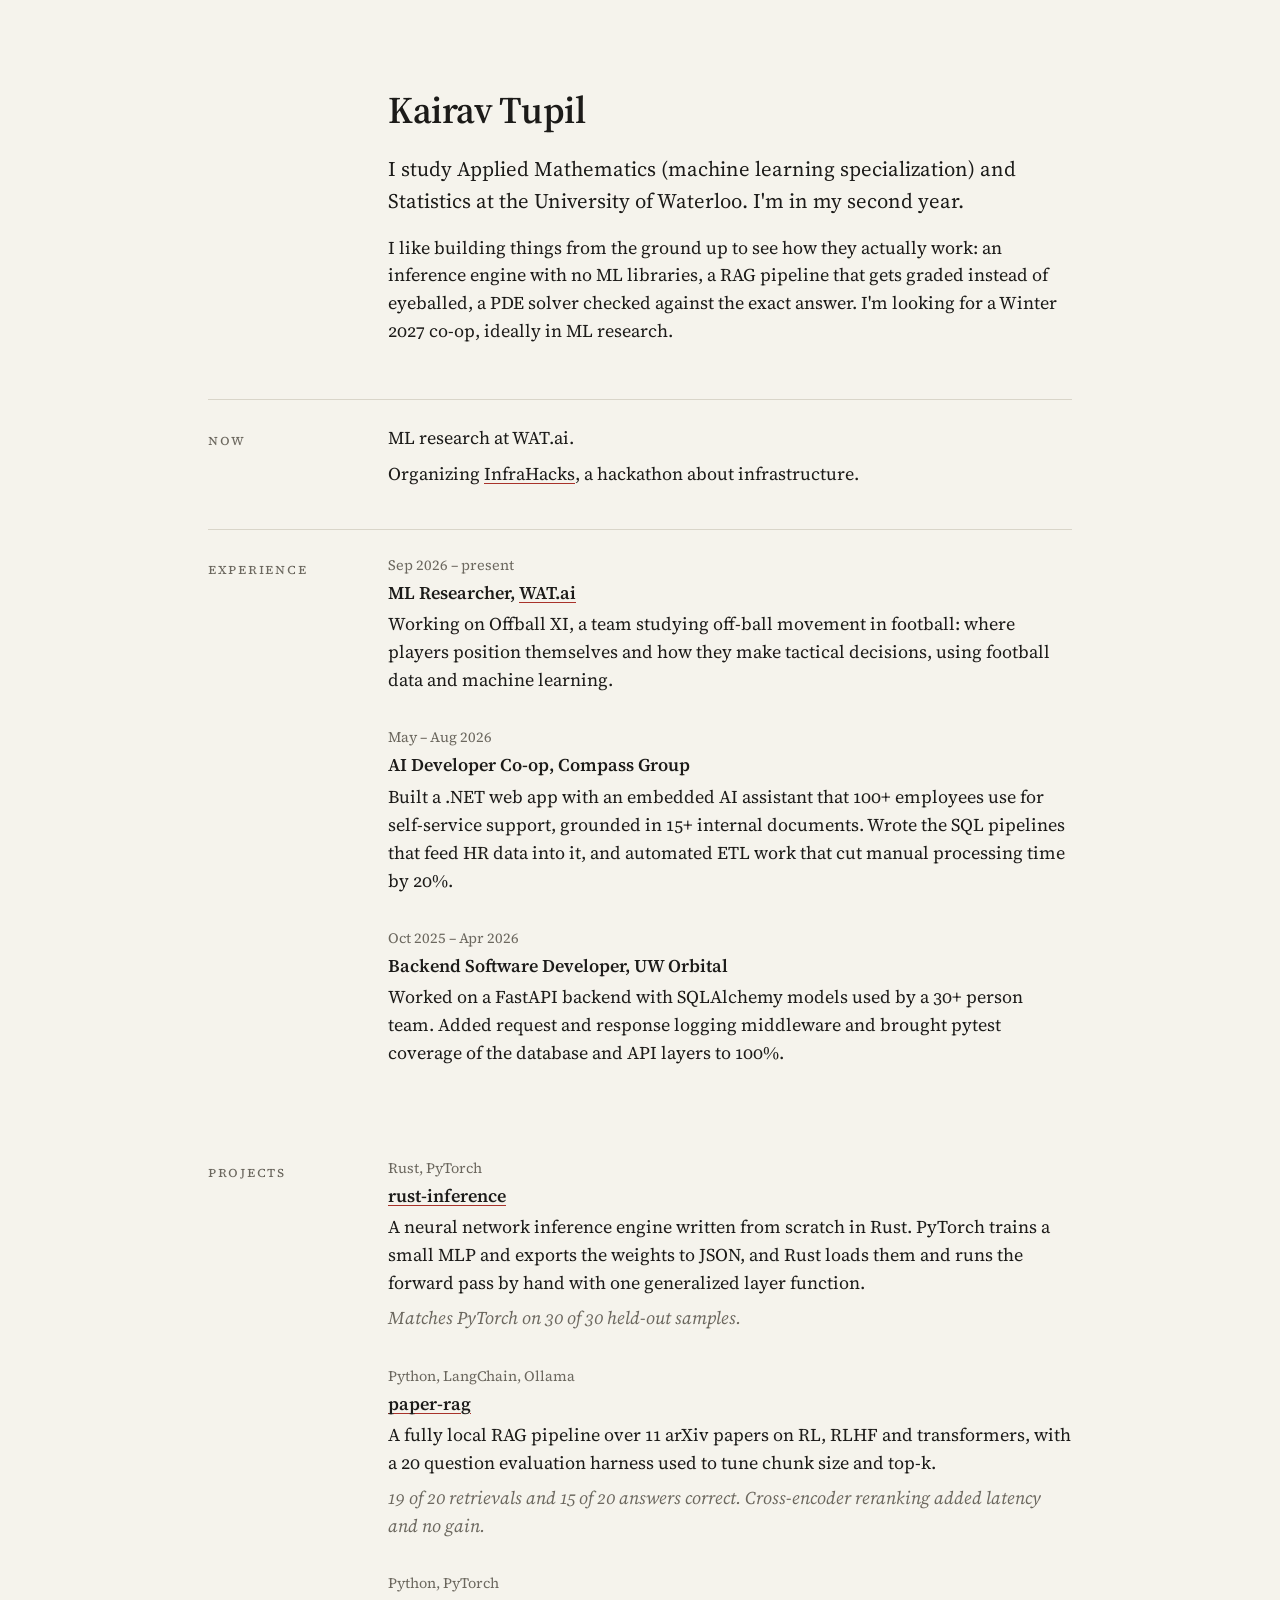
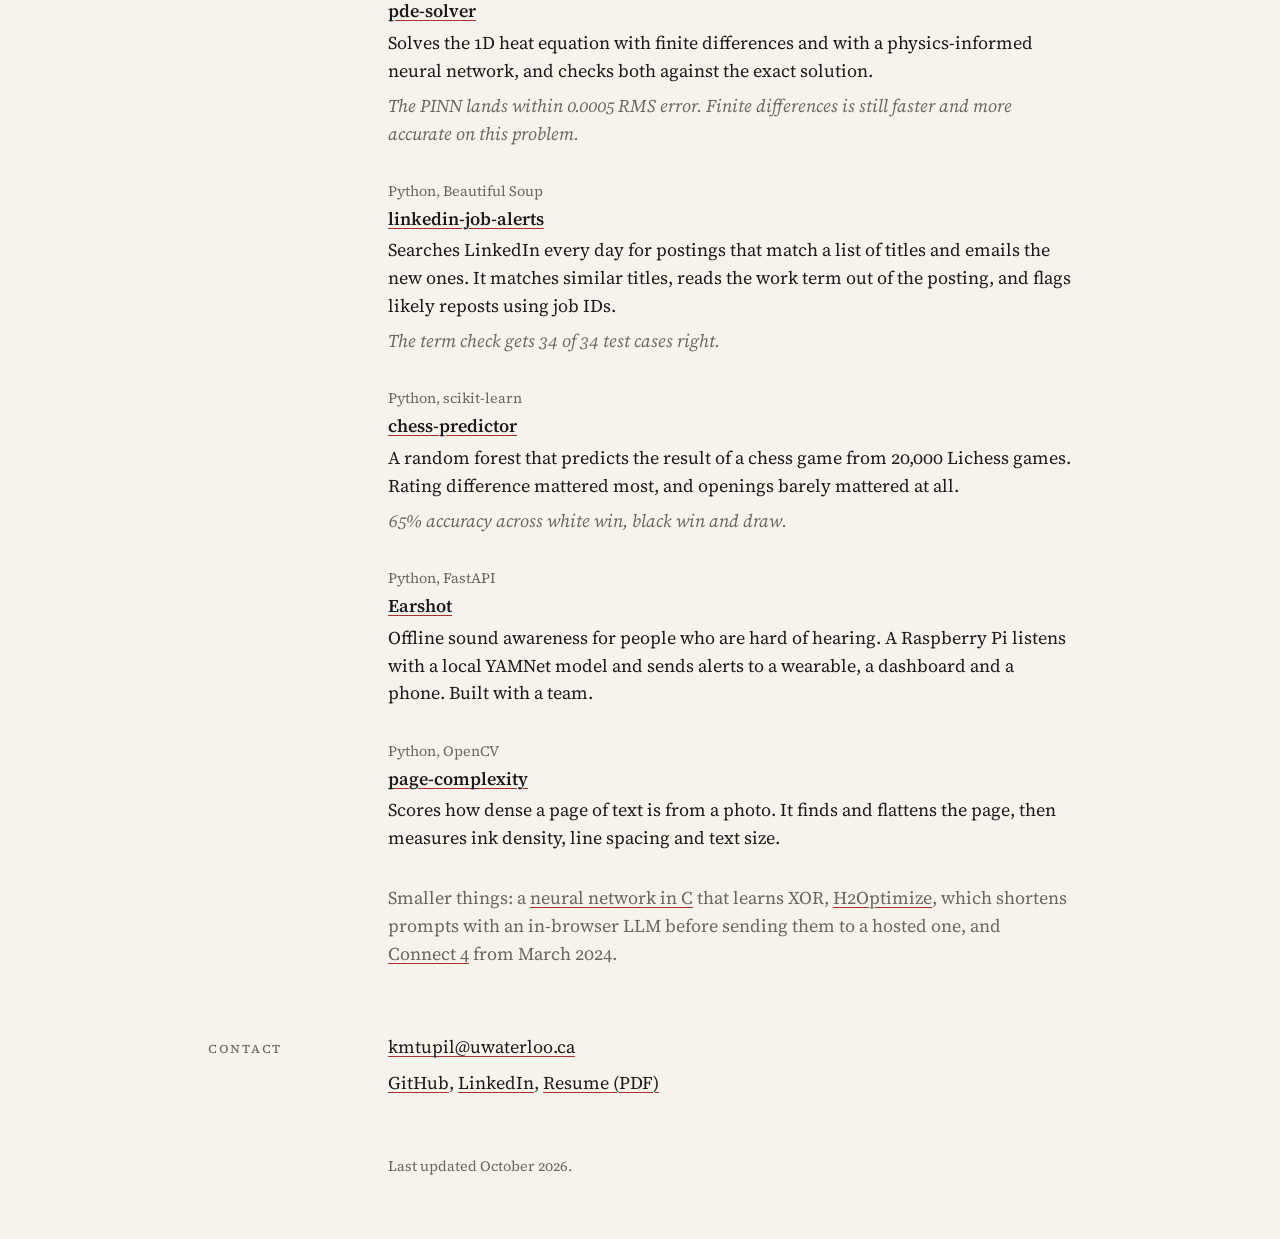
==== index.html @ 316b08fc "replace fade-ins with scroll-linked rules and sticky labels" ====
<!doctype html>
<html lang="en">
<head>
<meta charset="utf-8">
<meta name="viewport" content="width=device-width, initial-scale=1">
<title>Kairav Tupil</title>
<meta name="description" content="Kairav Tupil, Applied Mathematics and Statistics student at the University of Waterloo.">
<link rel="preconnect" href="https://fonts.googleapis.com">
<link rel="preconnect" href="https://fonts.gstatic.com" crossorigin>
<link href="https://fonts.googleapis.com/css2?family=Source+Serif+4:ital,opsz,wght@0,8..60,400;0,8..60,600;1,8..60,400&display=swap" rel="stylesheet">
<link rel="stylesheet" href="style.css">
<script>document.documentElement.classList.add("js");</script>
</head>
<body>

<main>

<header>
  <h1>Kairav Tupil</h1>
  <p class="lede">I study Applied Mathematics (machine learning specialization) and Statistics at the University of Waterloo. I'm in my second year.</p>
  <p>I like building things from the ground up to see how they actually work: an inference engine with no ML libraries, a RAG pipeline that gets graded instead of eyeballed, a PDE solver checked against the exact answer. I'm looking for a Winter 2027 co-op, ideally in ML research.</p>
</header>

<section>
  <h2>Now</h2>
  <ul class="plain">
    <li>ML research at WAT.ai.</li>
    <li>Organizing <a href="https://github.com/infrahacks2027">InfraHacks</a>, a hackathon about infrastructure.</li>
  </ul>
</section>

<section>
  <h2>Experience</h2>
  <div class="entry">
    <p class="when">Sep 2026 &ndash; present</p>
    <div>
      <h3>ML Researcher, <a href="https://github.com/Offball-XI-Wat-AI">WAT.ai</a></h3>
      <p>Working on Offball XI, a team studying off-ball movement in football: where players position themselves and how they make tactical decisions, using football data and machine learning.</p>
    </div>
  </div>
  <div class="entry">
    <p class="when">May &ndash; Aug 2026</p>
    <div>
      <h3>AI Developer Co-op, Compass Group</h3>
      <p>Built a .NET web app with an embedded AI assistant that 100+ employees use for self-service support, grounded in 15+ internal documents. Wrote the SQL pipelines that feed HR data into it, and automated ETL work that cut manual processing time by 20%.</p>
    </div>
  </div>
  <div class="entry">
    <p class="when">Oct 2025 &ndash; Apr 2026</p>
    <div>
      <h3>Backend Software Developer, UW Orbital</h3>
      <p>Worked on a FastAPI backend with SQLAlchemy models used by a 30+ person team. Added request and response logging middleware and brought pytest coverage of the database and API layers to 100%.</p>
    </div>
  </div>
</section>

<section>
  <h2>Projects</h2>

  <div class="entry">
    <p class="when">Rust, PyTorch</p>
    <div>
      <h3><a href="https://github.com/KairavT/rust-inference">rust-inference</a></h3>
      <p>A neural network inference engine written from scratch in Rust. PyTorch trains a small MLP and exports the weights to JSON, and Rust loads them and runs the forward pass by hand with one generalized layer function.</p>
      <p class="result">Matches PyTorch on 30 of 30 held-out samples.</p>
    </div>
  </div>

  <div class="entry">
    <p class="when">Python, LangChain, Ollama</p>
    <div>
      <h3><a href="https://github.com/KairavT/paper-rag">paper-rag</a></h3>
      <p>A fully local RAG pipeline over 11 arXiv papers on RL, RLHF and transformers, with a 20 question evaluation harness used to tune chunk size and top-k.</p>
      <p class="result">19 of 20 retrievals and 15 of 20 answers correct. Cross-encoder reranking added latency and no gain.</p>
    </div>
  </div>

  <div class="entry">
    <p class="when">Python, PyTorch</p>
    <div>
      <h3><a href="https://github.com/KairavT/pde-solver">pde-solver</a></h3>
      <p>Solves the 1D heat equation with finite differences and with a physics-informed neural network, and checks both against the exact solution.</p>
      <p class="result">The PINN lands within 0.0005 RMS error. Finite differences is still faster and more accurate on this problem.</p>
    </div>
  </div>

  <div class="entry">
    <p class="when">Python, Beautiful Soup</p>
    <div>
      <h3><a href="https://github.com/KairavT/linkedin-job-alerts">linkedin-job-alerts</a></h3>
      <p>Searches LinkedIn every day for postings that match a list of titles and emails the new ones. It matches similar titles, reads the work term out of the posting, and flags likely reposts using job IDs.</p>
      <p class="result">The term check gets 34 of 34 test cases right.</p>
    </div>
  </div>

  <div class="entry">
    <p class="when">Python, scikit-learn</p>
    <div>
      <h3><a href="https://github.com/KairavT/chess-predictor">chess-predictor</a></h3>
      <p>A random forest that predicts the result of a chess game from 20,000 Lichess games. Rating difference mattered most, and openings barely mattered at all.</p>
      <p class="result">65% accuracy across white win, black win and draw.</p>
    </div>
  </div>

  <div class="entry">
    <p class="when">Python, FastAPI</p>
    <div>
      <h3><a href="https://github.com/alexanderli07/earshot">Earshot</a></h3>
      <p>Offline sound awareness for people who are hard of hearing. A Raspberry Pi listens with a local YAMNet model and sends alerts to a wearable, a dashboard and a phone. Built with a team.</p>
    </div>
  </div>

  <div class="entry">
    <p class="when">Python, OpenCV</p>
    <div>
      <h3><a href="https://github.com/KairavT/page-complexity">page-complexity</a></h3>
      <p>Scores how dense a page of text is from a photo. It finds and flattens the page, then measures ink density, line spacing and text size.</p>
    </div>
  </div>

  <p class="also">Smaller things: a <a href="https://github.com/KairavT/C-Neural-Network">neural network in C</a> that learns XOR, <a href="https://github.com/KairavT/AI-Water-Tracker">H2Optimize</a>, which shortens prompts with an in-browser LLM before sending them to a hosted one, and <a href="https://github.com/KairavT/Connect4">Connect 4</a> from March 2024.</p>
</section>

<section>
  <h2>Contact</h2>
  <ul class="plain">
    <li><a href="mailto:kmtupil@uwaterloo.ca">kmtupil@uwaterloo.ca</a></li>
    <li><a href="https://github.com/KairavT">GitHub</a>, <a href="https://www.linkedin.com/in/kairav-tupil">LinkedIn</a>, <a href="resume.pdf">Resume (PDF)</a></li>
  </ul>
</section>

</main>

<footer>
  <p>Last updated October 2026.</p>
</footer>

<script src="scroll.js"></script>
</body>
</html>
---- style.css ----
:root {
  --paper: #f5f3ec;
  --ink: #1c1b19;
  --muted: #6b675e;
  --rule: #d9d5c9;
  --accent: #a8322a;
  --measure: 40rem;
}

@media (prefers-color-scheme: dark) {
  :root {
    --paper: #171614;
    --ink: #e6e2d8;
    --muted: #96918a;
    --rule: #34322e;
    --accent: #e07a6c;
  }
}

* { box-sizing: border-box; }

html {
  background: var(--paper);
  color: var(--ink);
  font-family: "Source Serif 4", Georgia, serif;
  font-size: 18px;
  line-height: 1.55;
  font-variant-numeric: oldstyle-nums proportional-nums;
  -webkit-text-size-adjust: 100%;
}

body { margin: 0; }

@media (max-width: 759px) {
  html { font-size: 17px; }
}

main, footer {
  max-width: calc(var(--measure) + 10rem);
  margin: 0 auto;
  padding: 0 1rem;
}

header { margin: 5rem 0 3rem; }

h1 {
  font-size: 2.1rem;
  font-weight: 600;
  letter-spacing: -0.01em;
  line-height: 1.1;
  margin: 0 0 1.2rem;
}

header p { max-width: var(--measure); margin: 0 0 0.9rem; }
header .lede { font-size: 1.15rem; }

a {
  color: inherit;
  text-decoration-line: underline;
  text-decoration-color: var(--accent);
  text-decoration-thickness: 1px;
  text-underline-offset: 0.18em;
}

a:hover { color: var(--accent); }

section {
  position: relative;
  padding: 1.4rem 0 1.8rem;
}

section::before {
  content: "";
  position: absolute;
  top: 0;
  left: 0;
  right: 0;
  height: 1px;
  background: var(--rule);
  transform-origin: left;
  transform: scaleX(var(--drawn, 1));
}

/* scroll.js sets --drawn from 0 to 1 as a section comes up the screen,
   so the rule above it is drawn by the scroll itself */
.js section { --drawn: 0; }

.js section.current > h2 { color: var(--ink); }

@media (prefers-reduced-motion: reduce) {
  .js section { --drawn: 1; }
}

h2 {
  font-size: 0.8rem;
  font-weight: 400;
  text-transform: lowercase;
  font-variant: small-caps;
  letter-spacing: 0.12em;
  color: var(--muted);
  margin: 0 0 1rem;
  transition: color 0.2s ease;
}

h3 {
  font-size: 1rem;
  font-weight: 600;
  margin: 0 0 0.2rem;
}

p { margin: 0 0 0.4rem; }

.entry { margin-bottom: 1.4rem; }
.entry > div { max-width: var(--measure); }

.when {
  font-size: 0.8rem;
  color: var(--muted);
  margin: 0 0 0.15rem;
  font-variant-numeric: lining-nums;
}

.result {
  font-style: italic;
  color: var(--muted);
}

.also { max-width: var(--measure); color: var(--muted); }

.plain {
  list-style: none;
  padding: 0;
  margin: 0;
  max-width: var(--measure);
}

.plain li { margin-bottom: 0.45rem; }

footer {
  font-size: 0.8rem;
  color: var(--muted);
  padding-top: 1rem;
  padding-bottom: 3rem;
}

/* wide screens: labels move into the left margin */

@media (min-width: 760px) {
  section {
    display: grid;
    grid-template-columns: 10rem 1fr;
    align-items: start;
  }

  /* the label follows you down its section */
  section > h2 {
    grid-column: 1;
    grid-row: 1 / span 20;
    margin: 0.25rem 0 0;
    position: sticky;
    top: 1.5rem;
  }
  section > :not(h2) { grid-column: 2; }

  header, footer p { margin-left: 10rem; }
}
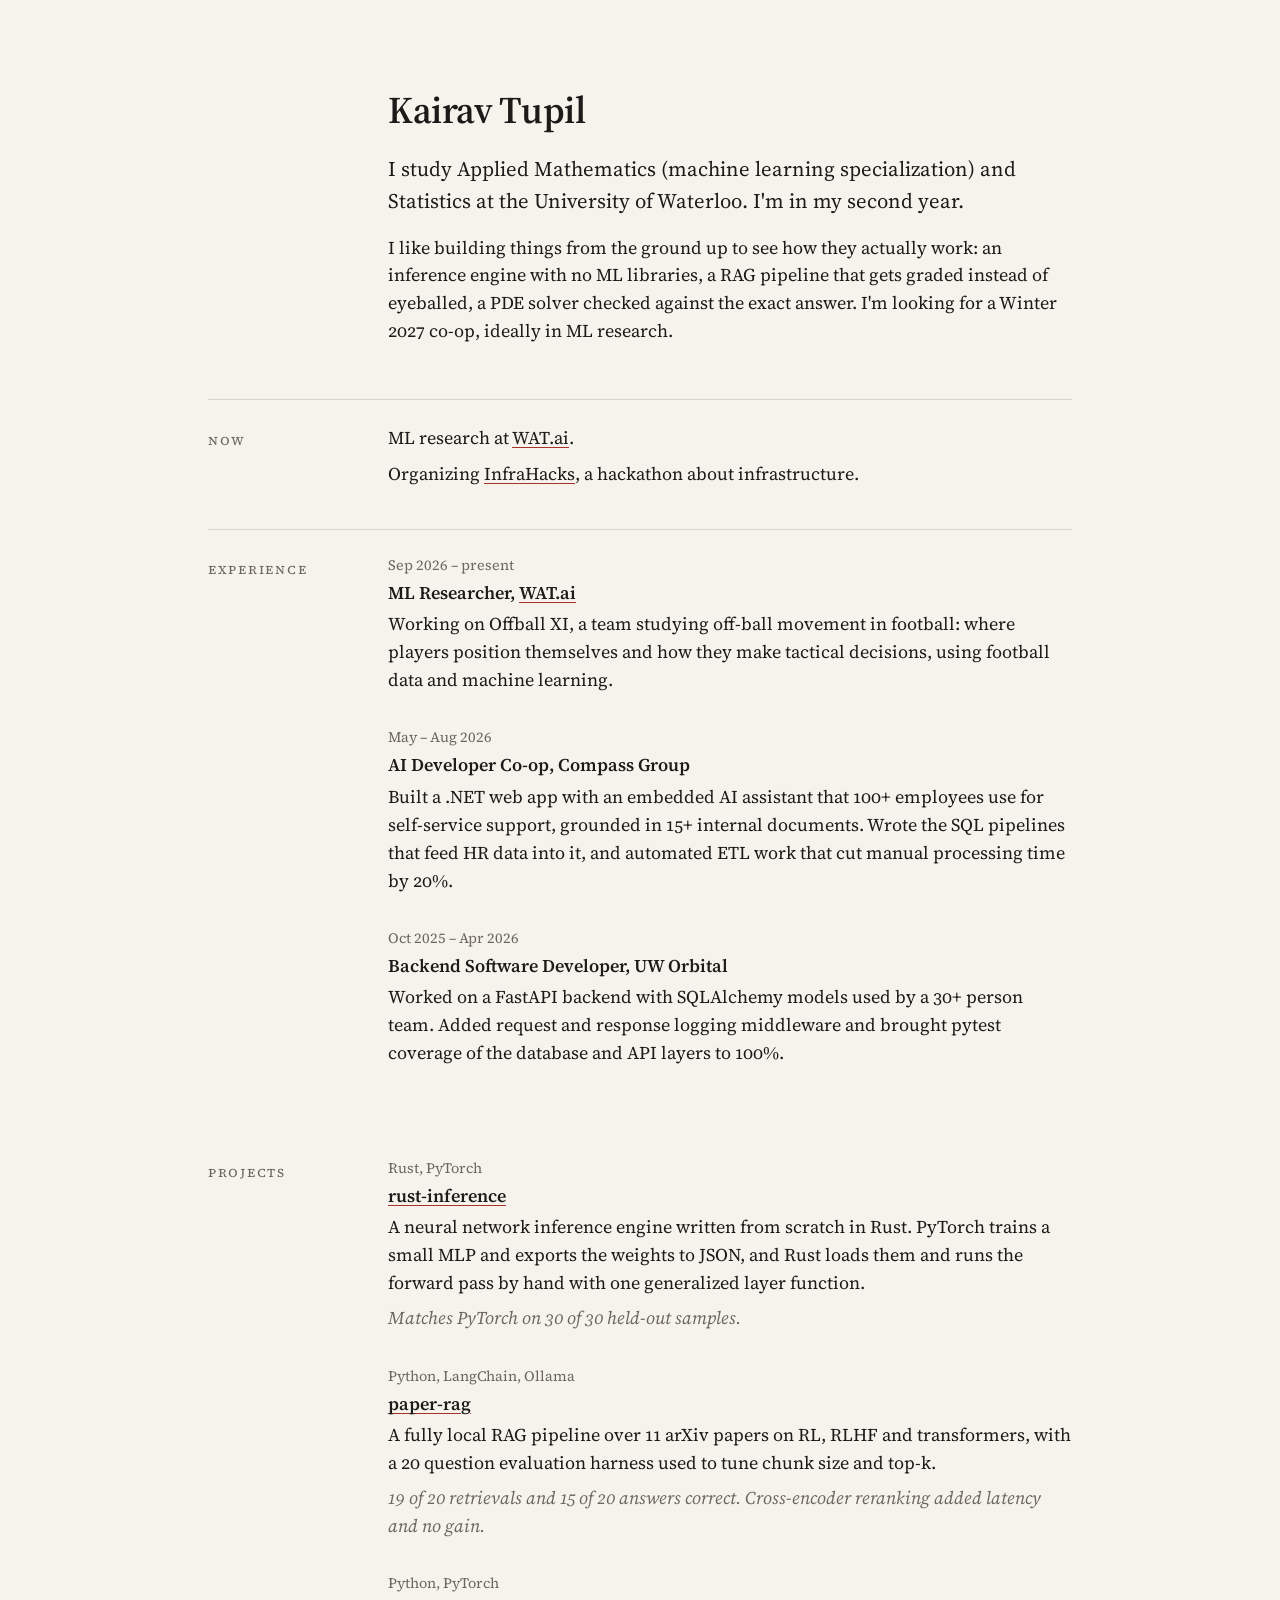
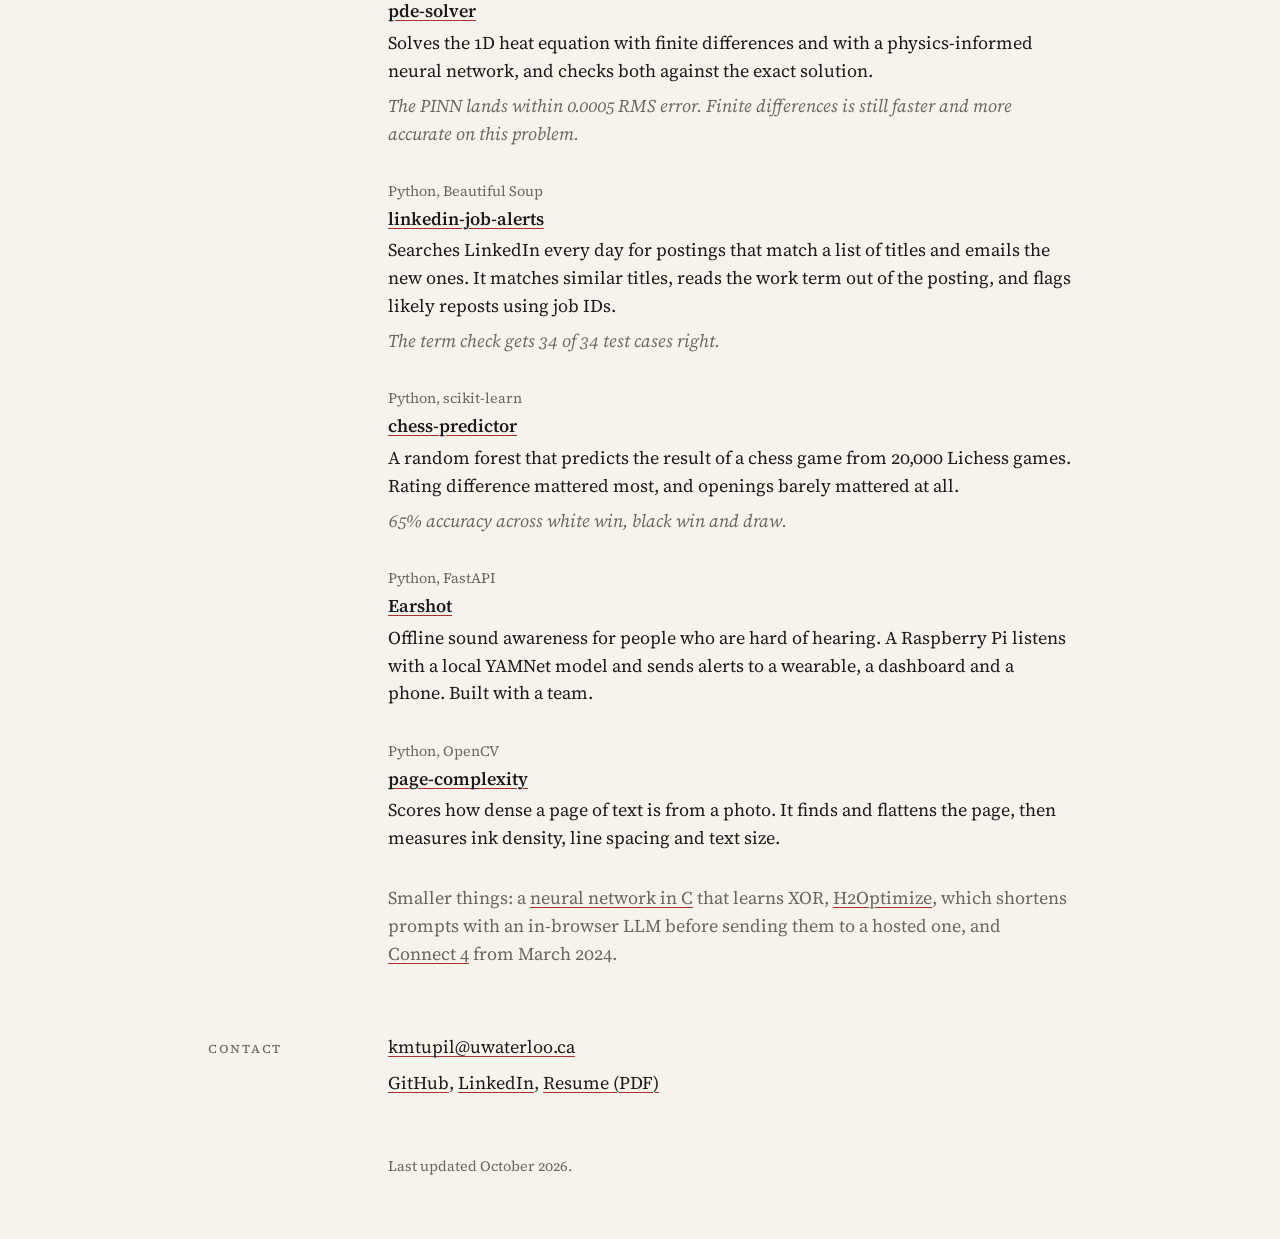
==== commit 64b505ac: "link infrahacks.org and watai.ca" ====
--- a/index.html
+++ b/index.html
@@ -13,6 +13,13 @@
 </head>
 <body>
 
+<div class="bar" id="bar">
+  <div class="bar-inner">
+    <a class="bar-name" href="#">Kairav Tupil</a>
+    <span class="bar-section" id="bar-section"></span>
+  </div>
+</div>
+
 <main>
 
 <header>
@@ -24,8 +31,8 @@
 <section>
   <h2>Now</h2>
   <ul class="plain">
-    <li>ML research at WAT.ai.</li>
-    <li>Organizing <a href="https://github.com/infrahacks2027">InfraHacks</a>, a hackathon about infrastructure.</li>
+    <li>ML research at <a href="https://watai.ca">WAT.ai</a>.</li>
+    <li>Organizing <a href="https://infrahacks.org">InfraHacks</a>, a hackathon about infrastructure.</li>
   </ul>
 </section>
 
@@ -34,7 +41,7 @@
   <div class="entry">
     <p class="when">Sep 2026 &ndash; present</p>
     <div>
-      <h3>ML Researcher, <a href="https://github.com/Offball-XI-Wat-AI">WAT.ai</a></h3>
+      <h3>ML Researcher, <a href="https://watai.ca">WAT.ai</a></h3>
       <p>Working on Offball XI, a team studying off-ball movement in football: where players position themselves and how they make tactical decisions, using football data and machine learning.</p>
     </div>
   </div>
--- a/style.css
+++ b/style.css
@@ -81,14 +81,85 @@
   transform: scaleX(var(--drawn, 1));
 }
 
-/* scroll.js sets --drawn from 0 to 1 as a section comes up the screen,
-   so the rule above it is drawn by the scroll itself */
+/* everything below is driven by scroll.js */
+
+/* the rule above a section is drawn by the scroll itself (--drawn goes 0 to 1) */
 .js section { --drawn: 0; }
 
 .js section.current > h2 { color: var(--ink); }
+
+/* the big name shrinks and lifts away as you scroll past it (--leave goes 0 to 1) */
+.js header h1 {
+  transform-origin: left bottom;
+  transform: translateY(calc(var(--leave, 0) * -0.6rem)) scale(calc(1 - var(--leave, 0) * 0.2));
+  opacity: calc(1 - var(--leave, 0) * 0.85);
+}
+
+/* once it is gone, a small bar drops in with the name and the section you are in */
+.bar {
+  position: fixed;
+  top: 0;
+  left: 0;
+  right: 0;
+  z-index: 2;
+  background: var(--paper);
+  border-bottom: 1px solid var(--rule);
+  transform: translateY(-101%);
+  transition: transform 0.28s cubic-bezier(0.2, 0.7, 0.2, 1);
+}
+
+.bar.shown { transform: none; }
+
+.bar-inner {
+  max-width: calc(var(--measure) + 10rem);
+  margin: 0 auto;
+  padding: 0.65rem 1rem;
+  display: flex;
+  justify-content: space-between;
+  align-items: baseline;
+}
+
+.bar-name {
+  font-weight: 600;
+  text-decoration: none;
+}
+
+.bar-section {
+  font-size: 0.8rem;
+  text-transform: lowercase;
+  font-variant: small-caps;
+  letter-spacing: 0.12em;
+  color: var(--muted);
+}
+
+.bar-section.swap { animation: swap 0.25s cubic-bezier(0.2, 0.7, 0.2, 1); }
+
+@keyframes swap {
+  from { opacity: 0; transform: translateY(0.6em); }
+}
+
+/* entries rise into place quickly as they come on screen */
+.js .rise {
+  opacity: 0;
+  transform: translateY(14px);
+  transition: opacity 0.3s ease-out, transform 0.3s cubic-bezier(0.2, 0.7, 0.2, 1);
+}
+
+.js .rise.in { opacity: 1; transform: none; }
+
+.entry h3 a {
+  display: inline-block;
+  transition: transform 0.15s ease, color 0.15s ease;
+}
+
+.entry:hover h3 a { transform: translateX(4px); color: var(--accent); }
 
 @media (prefers-reduced-motion: reduce) {
   .js section { --drawn: 1; }
+  .js header h1 { transform: none; opacity: 1; }
+  .js .rise { opacity: 1; transform: none; transition: none; }
+  .bar, .entry h3 a { transition: none; }
+  .bar-section.swap { animation: none; }
 }
 
 h2 {
@@ -158,7 +229,7 @@
     grid-row: 1 / span 20;
     margin: 0.25rem 0 0;
     position: sticky;
-    top: 1.5rem;
+    top: 4.25rem;
   }
   section > :not(h2) { grid-column: 2; }
 
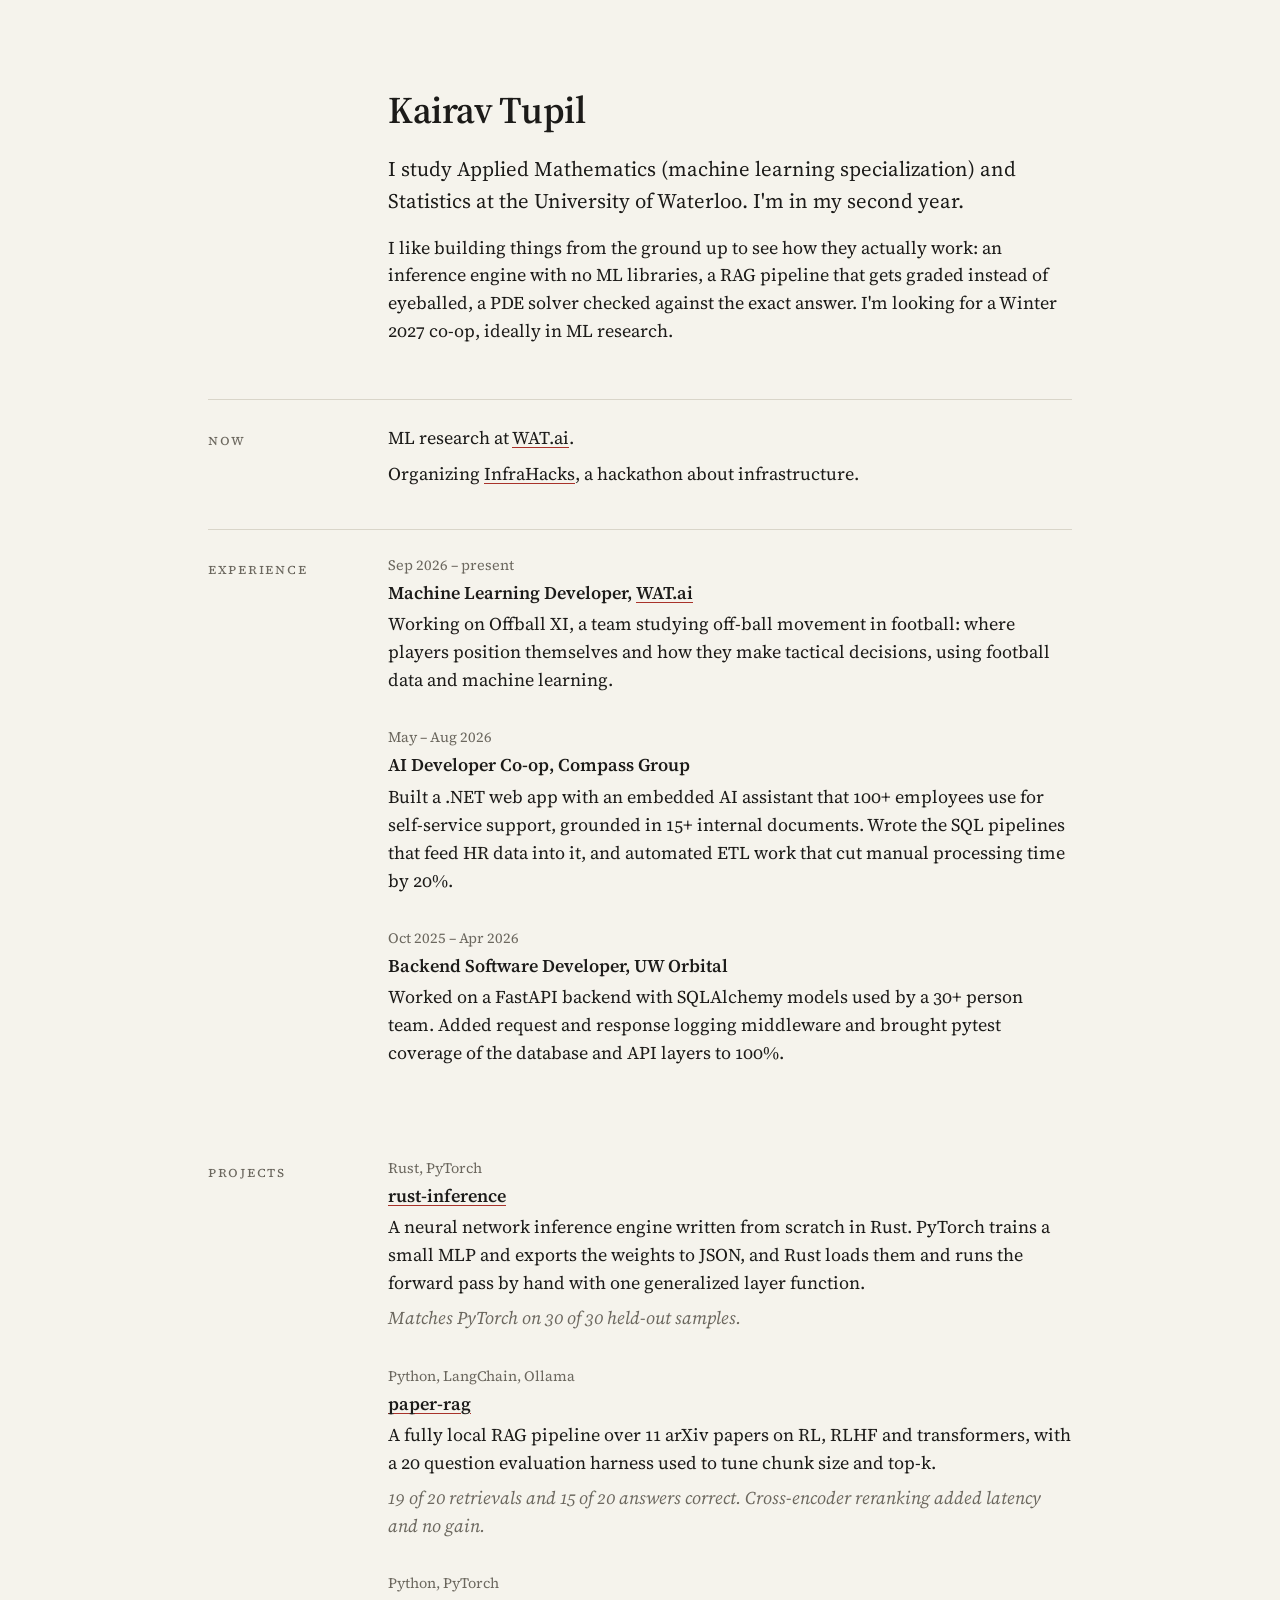
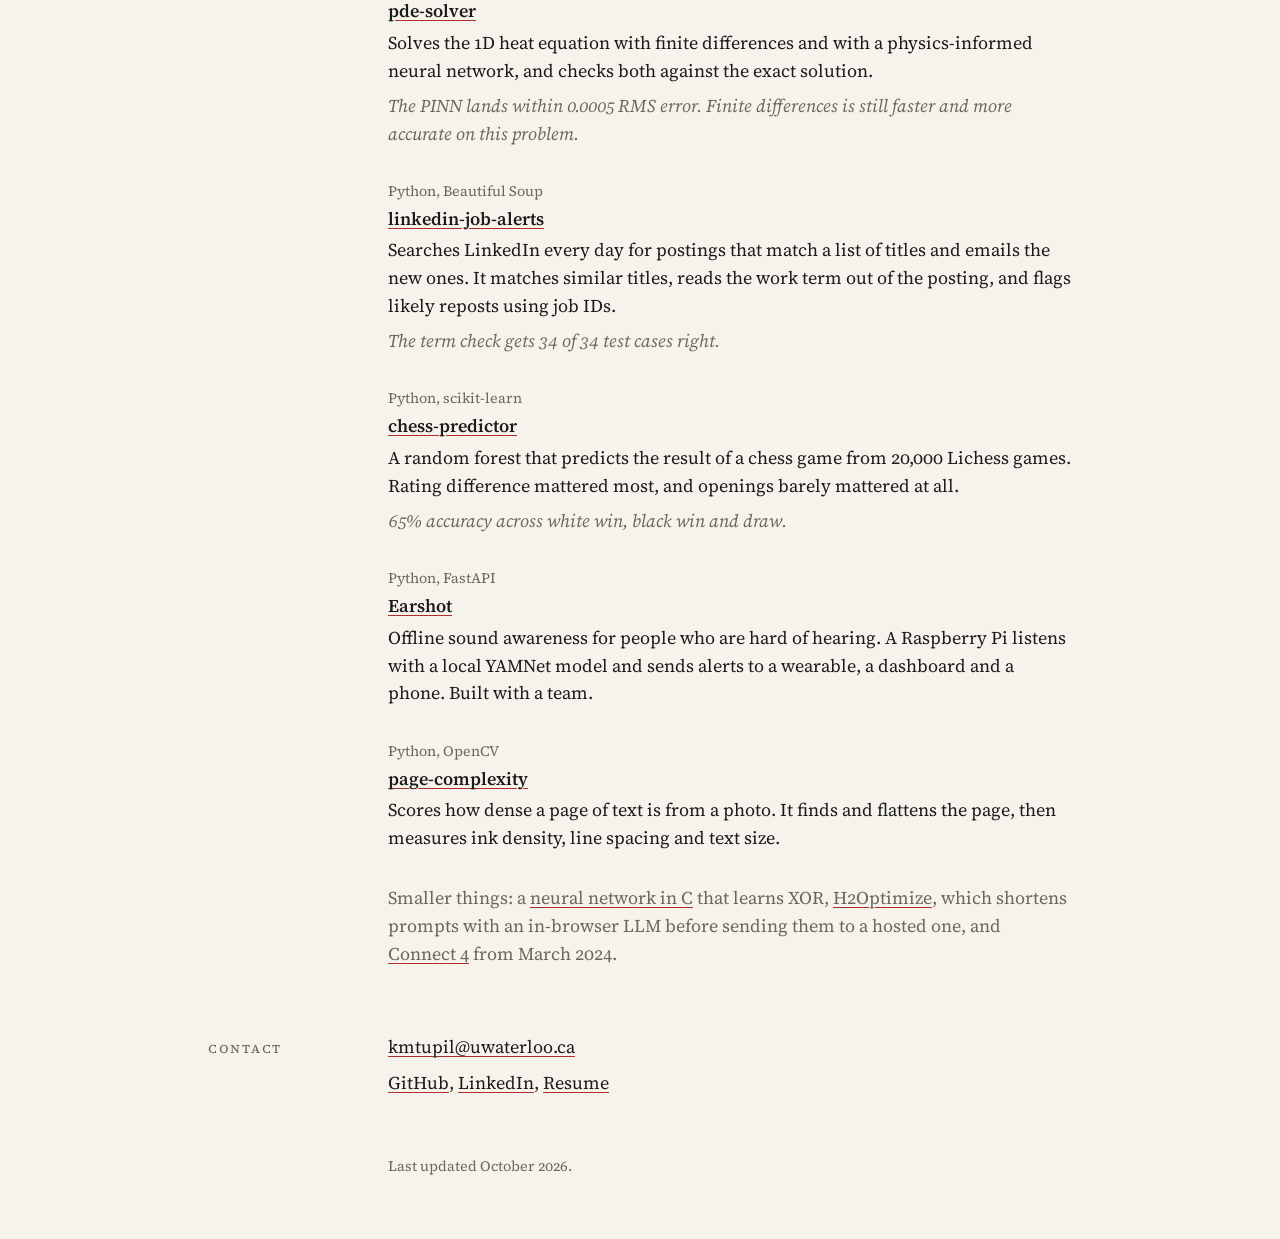
==== commit d35df0c4: "add resume page" ====
--- a/index.html
+++ b/index.html
@@ -8,7 +8,7 @@
 <link rel="preconnect" href="https://fonts.googleapis.com">
 <link rel="preconnect" href="https://fonts.gstatic.com" crossorigin>
 <link href="https://fonts.googleapis.com/css2?family=Source+Serif+4:ital,opsz,wght@0,8..60,400;0,8..60,600;1,8..60,400&display=swap" rel="stylesheet">
-<link rel="stylesheet" href="style.css">
+<link rel="stylesheet" href="style.css?v=4">
 <script>document.documentElement.classList.add("js");</script>
 </head>
 <body>
@@ -41,7 +41,7 @@
   <div class="entry">
     <p class="when">Sep 2026 &ndash; present</p>
     <div>
-      <h3>ML Researcher, <a href="https://watai.ca">WAT.ai</a></h3>
+      <h3>Machine Learning Developer, <a href="https://watai.ca">WAT.ai</a></h3>
       <p>Working on Offball XI, a team studying off-ball movement in football: where players position themselves and how they make tactical decisions, using football data and machine learning.</p>
     </div>
   </div>
@@ -132,7 +132,7 @@
   <h2>Contact</h2>
   <ul class="plain">
     <li><a href="mailto:kmtupil@uwaterloo.ca">kmtupil@uwaterloo.ca</a></li>
-    <li><a href="https://github.com/KairavT">GitHub</a>, <a href="https://www.linkedin.com/in/kairav-tupil">LinkedIn</a>, <a href="resume.pdf">Resume (PDF)</a></li>
+    <li><a href="https://github.com/KairavT">GitHub</a>, <a href="https://www.linkedin.com/in/kairav-tupil">LinkedIn</a>, <a href="resume.html">Resume</a></li>
   </ul>
 </section>
 
@@ -142,6 +142,6 @@
   <p>Last updated October 2026.</p>
 </footer>
 
-<script src="scroll.js"></script>
+<script src="scroll.js?v=4"></script>
 </body>
 </html>
--- a/style.css
+++ b/style.css
@@ -207,6 +207,47 @@
 
 .plain li { margin-bottom: 0.45rem; }
 
+/* resume page */
+
+.back { font-size: 0.8rem; margin-bottom: 0.6rem; }
+.back a { color: var(--muted); }
+.back a::before { content: "\2190\00a0"; }
+
+.points {
+  margin: 0.3rem 0 0;
+  padding: 0;
+  list-style: none;
+}
+
+.points li {
+  position: relative;
+  padding-left: 1rem;
+  margin-bottom: 0.3rem;
+}
+
+.points li::before {
+  content: "\2013";
+  position: absolute;
+  left: 0;
+  color: var(--muted);
+}
+
+.skills {
+  margin: 0;
+  max-width: var(--measure);
+  display: grid;
+  grid-template-columns: max-content 1fr;
+  gap: 0.35rem 1.2rem;
+}
+
+.skills dt { color: var(--muted); }
+.skills dd { margin: 0; }
+
+@media (max-width: 559px) {
+  .skills { grid-template-columns: 1fr; gap: 0; }
+  .skills dd { margin-bottom: 0.5rem; }
+}
+
 footer {
   font-size: 0.8rem;
   color: var(--muted);
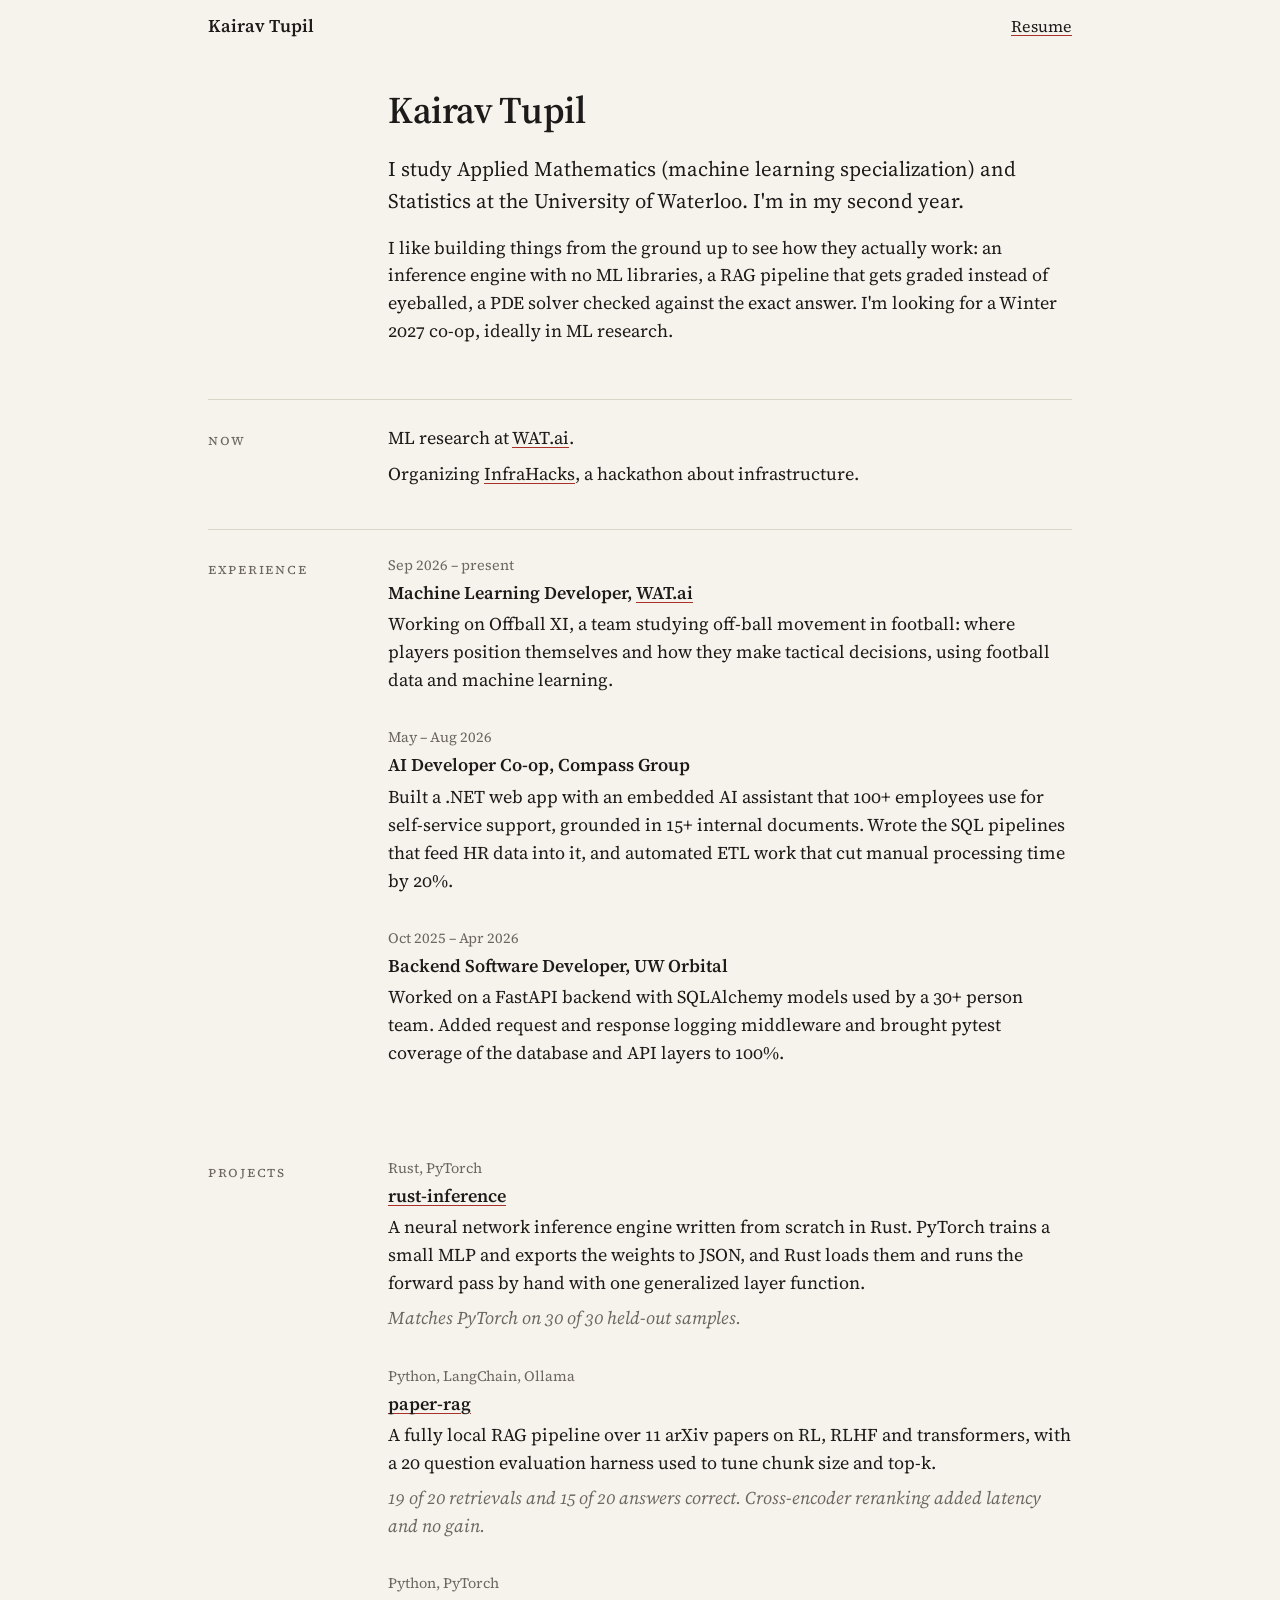
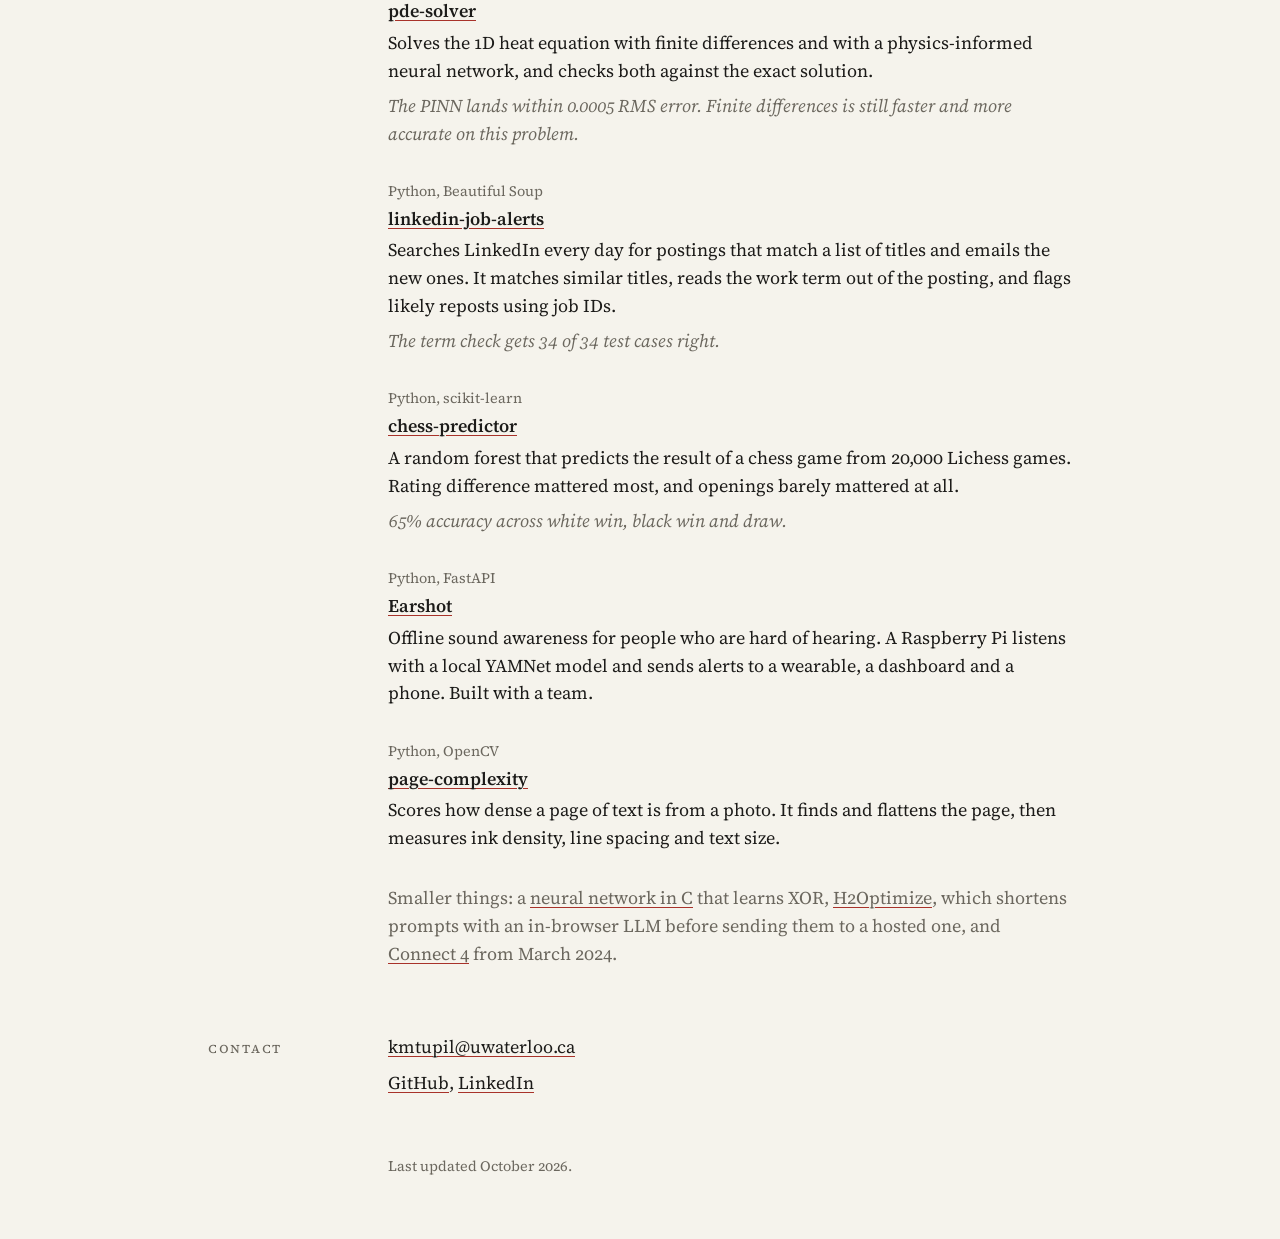
==== commit f7759ffd: "move resume link to top bar" ====
--- a/index.html
+++ b/index.html
@@ -8,15 +8,20 @@
 <link rel="preconnect" href="https://fonts.googleapis.com">
 <link rel="preconnect" href="https://fonts.gstatic.com" crossorigin>
 <link href="https://fonts.googleapis.com/css2?family=Source+Serif+4:ital,opsz,wght@0,8..60,400;0,8..60,600;1,8..60,400&display=swap" rel="stylesheet">
-<link rel="stylesheet" href="style.css?v=4">
+<link rel="stylesheet" href="style.css?v=5">
 <script>document.documentElement.classList.add("js");</script>
 </head>
 <body>
 
 <div class="bar" id="bar">
   <div class="bar-inner">
-    <a class="bar-name" href="#">Kairav Tupil</a>
-    <span class="bar-section" id="bar-section"></span>
+    <span class="bar-left">
+      <a class="bar-name" href="#">Kairav Tupil</a>
+      <span class="bar-section" id="bar-section"></span>
+    </span>
+    <nav class="bar-nav">
+      <a href="resume.html">Resume</a>
+    </nav>
   </div>
 </div>
 
@@ -132,7 +137,7 @@
   <h2>Contact</h2>
   <ul class="plain">
     <li><a href="mailto:kmtupil@uwaterloo.ca">kmtupil@uwaterloo.ca</a></li>
-    <li><a href="https://github.com/KairavT">GitHub</a>, <a href="https://www.linkedin.com/in/kairav-tupil">LinkedIn</a>, <a href="resume.html">Resume</a></li>
+    <li><a href="https://github.com/KairavT">GitHub</a>, <a href="https://www.linkedin.com/in/kairav-tupil">LinkedIn</a></li>
   </ul>
 </section>
 
@@ -142,6 +147,6 @@
   <p>Last updated October 2026.</p>
 </footer>
 
-<script src="scroll.js?v=4"></script>
+<script src="scroll.js?v=5"></script>
 </body>
 </html>
--- a/style.css
+++ b/style.css
@@ -95,7 +95,8 @@
   opacity: calc(1 - var(--leave, 0) * 0.85);
 }
 
-/* once it is gone, a small bar drops in with the name and the section you are in */
+/* the bar along the top always holds the links; once the big name is gone,
+   the name and the section you are in drop into it */
 .bar {
   position: fixed;
   top: 0;
@@ -103,12 +104,25 @@
   right: 0;
   z-index: 2;
   background: var(--paper);
-  border-bottom: 1px solid var(--rule);
-  transform: translateY(-101%);
-  transition: transform 0.28s cubic-bezier(0.2, 0.7, 0.2, 1);
-}
-
-.bar.shown { transform: none; }
+  border-bottom: 1px solid transparent;
+  transition: border-color 0.2s ease;
+}
+
+.bar.shown { border-bottom-color: var(--rule); }
+
+.js .bar-left {
+  opacity: 0;
+  transform: translateY(-0.6em);
+  visibility: hidden;
+  transition: opacity 0.25s ease, transform 0.28s cubic-bezier(0.2, 0.7, 0.2, 1), visibility 0.28s;
+}
+
+.js .bar.shown .bar-left { opacity: 1; transform: none; visibility: visible; }
+
+.bar-section { margin-left: 0.9rem; }
+
+.bar-nav a { font-size: 0.9rem; }
+.bar-nav a[aria-current] { color: var(--accent); text-decoration: none; }
 
 .bar-inner {
   max-width: calc(var(--measure) + 10rem);
@@ -158,7 +172,7 @@
   .js section { --drawn: 1; }
   .js header h1 { transform: none; opacity: 1; }
   .js .rise { opacity: 1; transform: none; transition: none; }
-  .bar, .entry h3 a { transition: none; }
+  .bar, .js .bar-left, .entry h3 a { transition: none; }
   .bar-section.swap { animation: none; }
 }
 
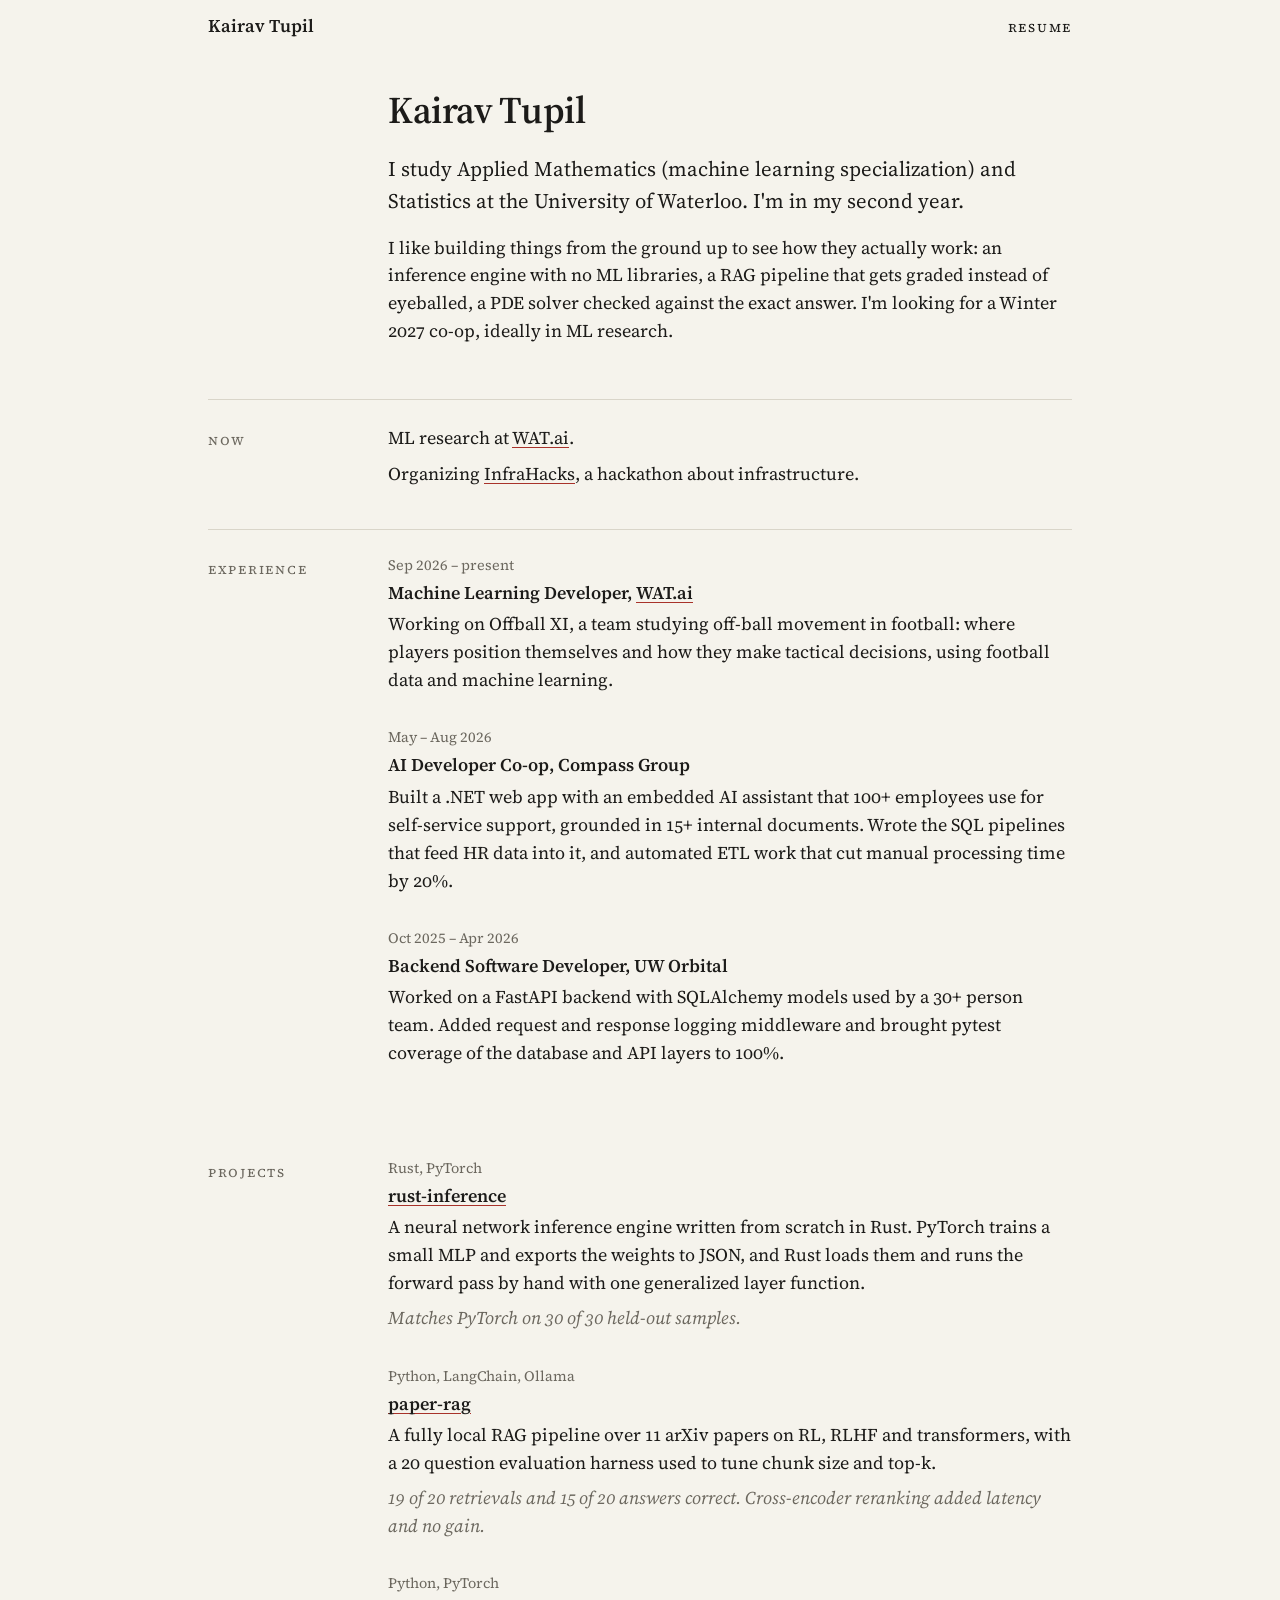
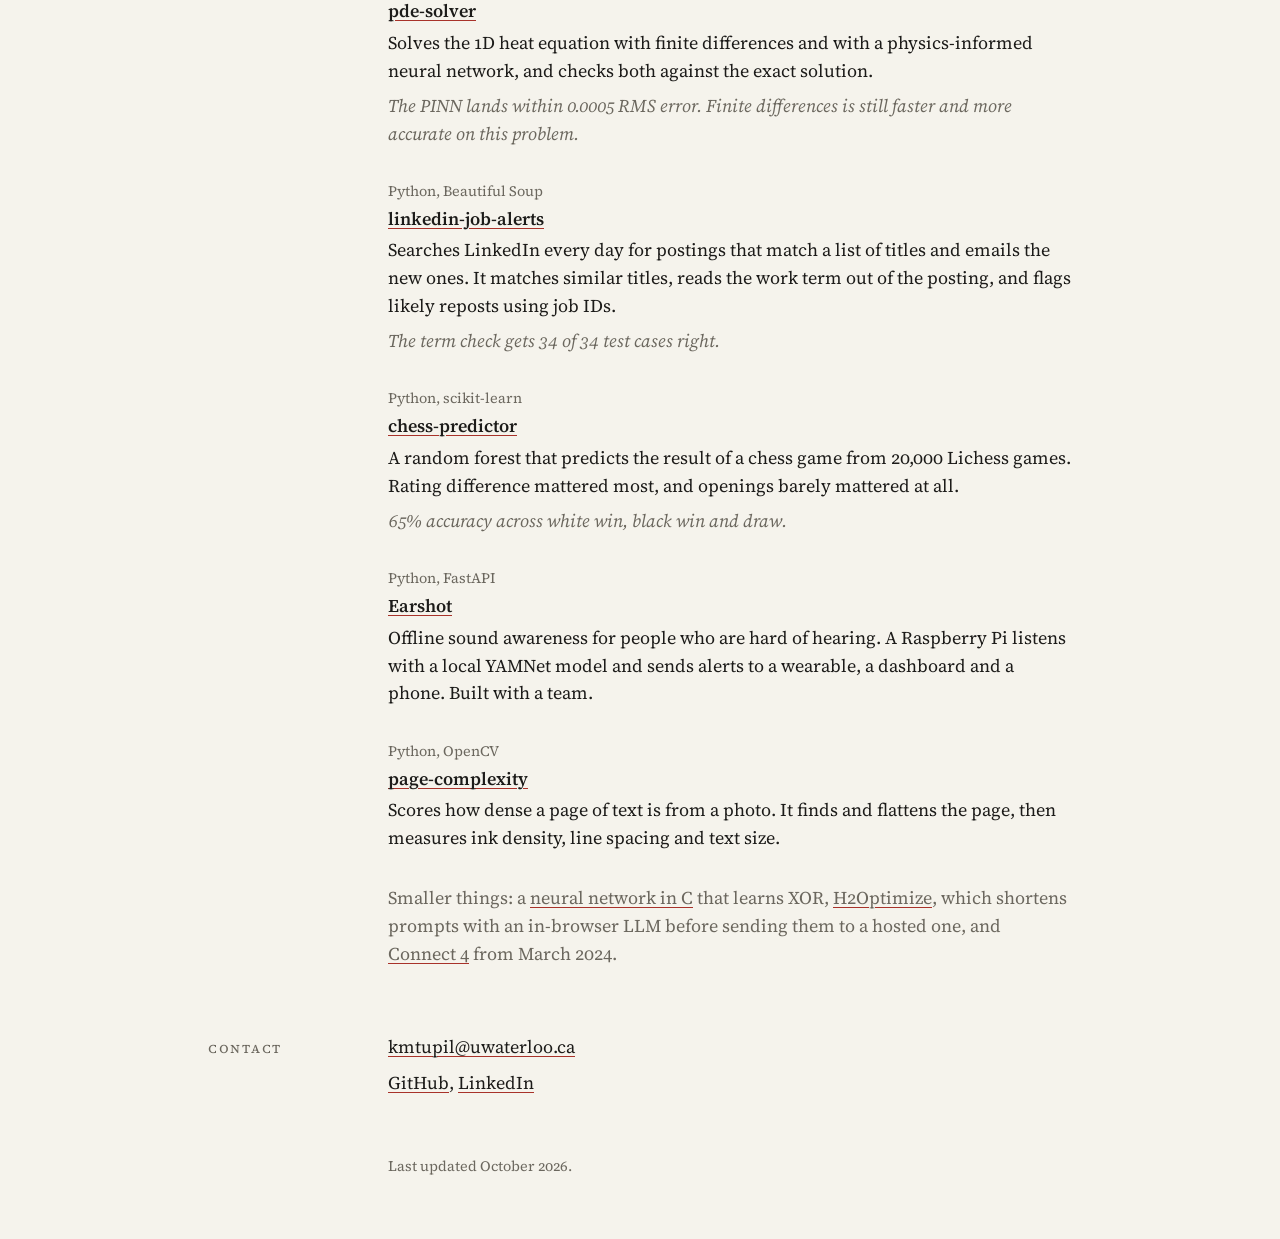
==== commit 8bea6730: "restyle top bar links" ====
--- a/index.html
+++ b/index.html
@@ -8,18 +8,16 @@
 <link rel="preconnect" href="https://fonts.googleapis.com">
 <link rel="preconnect" href="https://fonts.gstatic.com" crossorigin>
 <link href="https://fonts.googleapis.com/css2?family=Source+Serif+4:ital,opsz,wght@0,8..60,400;0,8..60,600;1,8..60,400&display=swap" rel="stylesheet">
-<link rel="stylesheet" href="style.css?v=5">
+<link rel="stylesheet" href="style.css?v=6">
 <script>document.documentElement.classList.add("js");</script>
 </head>
 <body>
 
 <div class="bar" id="bar">
   <div class="bar-inner">
-    <span class="bar-left">
-      <a class="bar-name" href="#">Kairav Tupil</a>
+    <a class="bar-name" href="#">Kairav Tupil</a>
+    <nav class="bar-nav">
       <span class="bar-section" id="bar-section"></span>
-    </span>
-    <nav class="bar-nav">
       <a href="resume.html">Resume</a>
     </nav>
   </div>
@@ -147,6 +145,6 @@
   <p>Last updated October 2026.</p>
 </footer>
 
-<script src="scroll.js?v=5"></script>
+<script src="scroll.js?v=6"></script>
 </body>
 </html>
--- a/style.css
+++ b/style.css
@@ -110,19 +110,31 @@
 
 .bar.shown { border-bottom-color: var(--rule); }
 
-.js .bar-left {
+.js .bar-name, .js .bar-section {
   opacity: 0;
   transform: translateY(-0.6em);
   visibility: hidden;
   transition: opacity 0.25s ease, transform 0.28s cubic-bezier(0.2, 0.7, 0.2, 1), visibility 0.28s;
 }
 
-.js .bar.shown .bar-left { opacity: 1; transform: none; visibility: visible; }
-
-.bar-section { margin-left: 0.9rem; }
-
-.bar-nav a { font-size: 0.9rem; }
-.bar-nav a[aria-current] { color: var(--accent); text-decoration: none; }
+.js .bar.shown .bar-name, .js .bar.shown .bar-section { opacity: 1; transform: none; visibility: visible; }
+
+/* the links are set like the section labels */
+.bar-nav {
+  display: flex;
+  align-items: baseline;
+  gap: 1.4rem;
+}
+
+.bar-nav a {
+  font-size: 0.8rem;
+  text-transform: lowercase;
+  font-variant: small-caps;
+  letter-spacing: 0.12em;
+  text-decoration: none;
+}
+
+.bar-nav a:hover, .bar-nav a[aria-current] { color: var(--accent); }
 
 .bar-inner {
   max-width: calc(var(--measure) + 10rem);
@@ -172,7 +184,7 @@
   .js section { --drawn: 1; }
   .js header h1 { transform: none; opacity: 1; }
   .js .rise { opacity: 1; transform: none; transition: none; }
-  .bar, .js .bar-left, .entry h3 a { transition: none; }
+  .bar, .js .bar-name, .js .bar-section, .entry h3 a { transition: none; }
   .bar-section.swap { animation: none; }
 }
 
